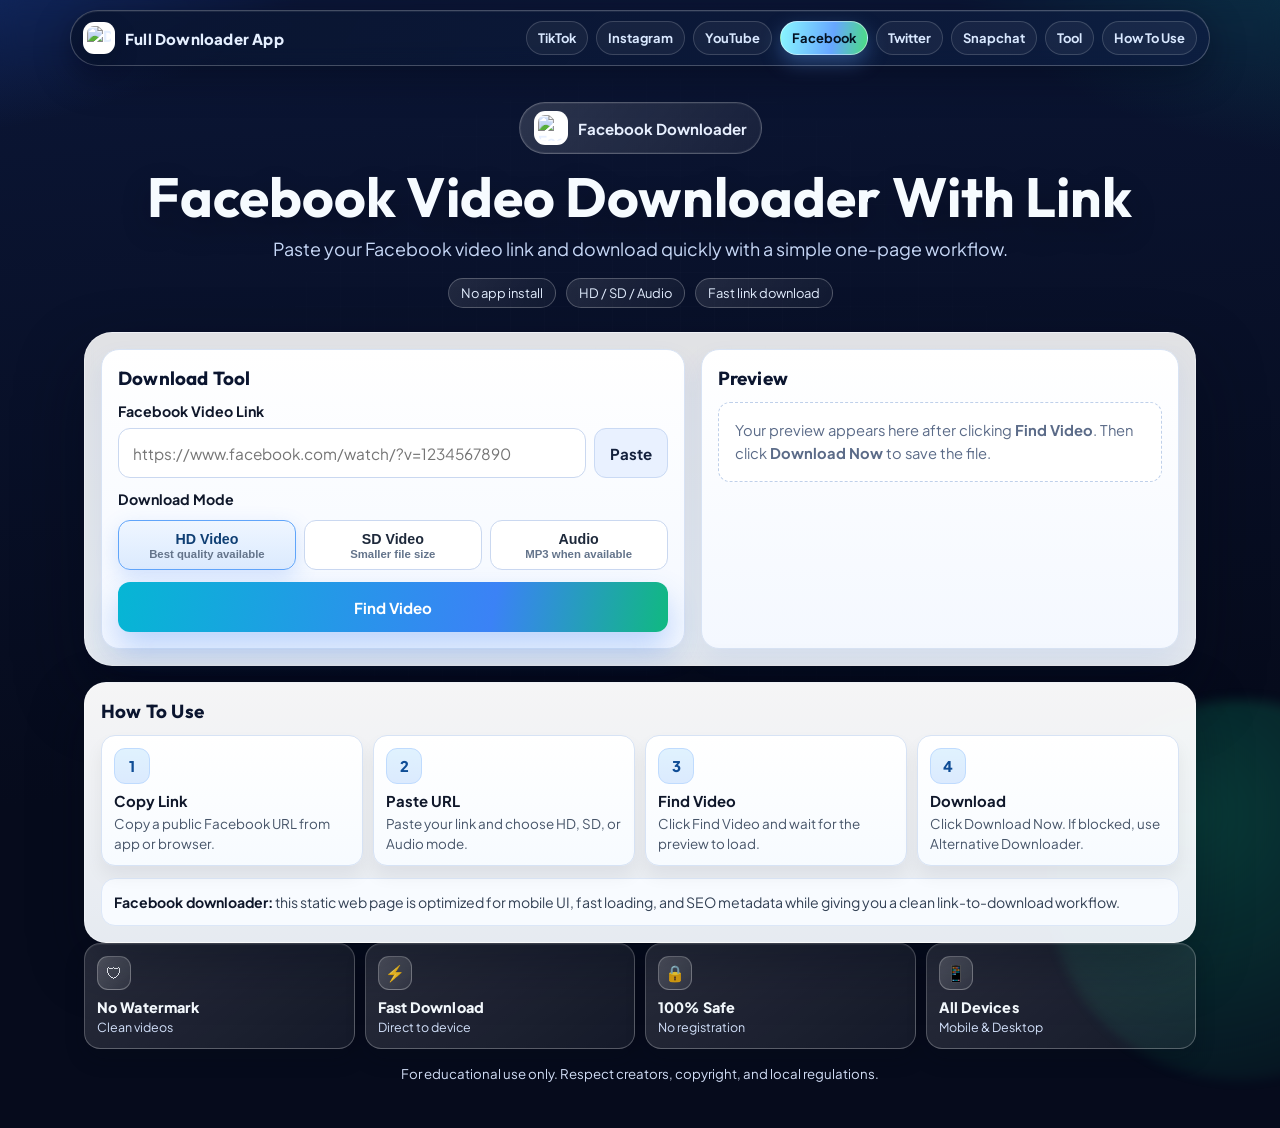
==== facebook.html @ c0f91069 "Add multi-platform downloader pages, redesign, trust blocks, and sitemap upgrade" ====
<!doctype html>
<html lang="en">
<head>
  <meta charset="utf-8">
  <meta name="viewport" content="width=device-width, initial-scale=1">
  <title>Facebook Downloader With Link | HD, SD, Audio</title>
  <meta name="description" content="Facebook downloader with link. Paste Facebook video URL and download in HD, SD, or audio mode with preview and progress flow.">
  <meta name="keywords" content="facebook downloader, facebook video downloader, fb watch downloader, facebook mp4, facebook audio">
  <meta name="robots" content="index,follow,max-image-preview:large,max-snippet:-1,max-video-preview:-1">
  <link rel="canonical" href="https://tiktokdownloader.online/facebook.html">

  <meta property="og:type" content="website">
  <meta property="og:title" content="Facebook Downloader With Link">
  <meta property="og:description" content="Facebook downloader with link. Paste Facebook video URL and download in HD, SD, or audio mode with preview and progress flow.">
  <meta property="og:url" content="https://tiktokdownloader.online/facebook.html">
  <meta property="og:image" content="https://tiktokdownloader.online/logo.png">

  <meta name="twitter:card" content="summary_large_image">
  <meta name="twitter:title" content="Facebook Downloader With Link">
  <meta name="twitter:description" content="Facebook downloader with link. Paste Facebook video URL and download in HD, SD, or audio mode with preview and progress flow.">
  <meta name="twitter:image" content="https://tiktokdownloader.online/logo.png">

  <link rel="icon" type="image/png" href="favicon.png">
  <link rel="shortcut icon" type="image/png" href="favicon.png">
  <link rel="apple-touch-icon" href="logo.png">
  <meta name="theme-color" content="#0b1020">

  <link rel="preconnect" href="https://fonts.googleapis.com">
  <link rel="preconnect" href="https://fonts.gstatic.com" crossorigin>
  <link href="https://fonts.googleapis.com/css2?family=Outfit:wght@400;500;600;700;800&family=Plus+Jakarta+Sans:wght@400;500;600;700&display=swap" rel="stylesheet">
  <link rel="stylesheet" href="app.css">

  <script async src="https://www.googletagmanager.com/gtag/js?id=G-3TDZE61768"></script>
  <script>
    window.dataLayer = window.dataLayer || [];
    function gtag(){dataLayer.push(arguments);}
    gtag('js', new Date());
    gtag('config', 'G-3TDZE61768');
  </script>

  <script type="application/ld+json">
  {
    "@context":"https://schema.org",
    "@type":"WebApplication",
    "name":"Facebook Downloader With Link",
    "url":"https://tiktokdownloader.online/facebook.html",
    "description":"Facebook downloader with link. Paste Facebook video URL and download in HD, SD, or audio mode with preview and progress flow.",
    "applicationCategory":"MultimediaApplication",
    "operatingSystem":"All",
    "offers":{"@type":"Offer","price":"0","priceCurrency":"USD"}
  }
  </script>
  <script type="application/ld+json">
  {
    "@context":"https://schema.org",
    "@type":"FAQPage",
    "mainEntity":[
      {
        "@type":"Question",
        "name":"How do I download from Facebook?",
        "acceptedAnswer":{"@type":"Answer","text":"Paste a valid Facebook link, choose mode, click Find Video, and then Download Now."}
      },
      {
        "@type":"Question",
        "name":"What if direct download fails?",
        "acceptedAnswer":{"@type":"Answer","text":"Use the alternative button and open a compatible downloader page to complete your download."}
      }
    ]
  }
  </script>
</head>
<body>
  <header class="site-header">
    <div class="header-inner">
      <a class="header-brand" href="index.html">
        <img src="logo.png" alt="Downloader logo" width="30" height="30">
        Full Downloader App
      </a>
      <nav class="header-nav" aria-label="Main navigation">
        <a href="index.html" class="">TikTok</a>
        <a href="instagram.html" class="">Instagram</a>
        <a href="youtube.html" class="">YouTube</a>
        <a href="facebook.html" class="active">Facebook</a>
        <a href="twitter.html" class="">Twitter</a>
        <a href="snapchat.html" class="">Snapchat</a>
        <a href="#download">Tool</a>
        <a href="#howto">How To Use</a>
      </nav>
    </div>
  </header>

  <main class="shell">
    <header class="hero">
      <div class="brand">
        <img src="logo.png" alt="Facebook downloader logo" width="20" height="20">
        Facebook Downloader
      </div>
      <h1>Facebook Video Downloader With Link</h1>
      <p>Paste your Facebook video link and download quickly with a simple one-page workflow.</p>
      <div class="hero-badges">
        <span>No app install</span>
        <span>HD / SD / Audio</span>
        <span>Fast link download</span>
      </div>
    </header><section id="download" class="card" aria-label="Facebook downloader tool">
      <section class="tool-panel">
        <h2>Download Tool</h2>
        <label class="label" for="urlInput">Facebook Video Link</label>
        <div class="url-row">
          <input id="urlInput" type="text" placeholder="https://www.facebook.com/watch/?v=1234567890" autocomplete="off">
          <button id="pasteBtn" class="btn btn-soft" type="button">Paste</button>
        </div>

        <label class="label" for="modeHd" style="margin-top:12px;">Download Mode</label>
        <div class="mode-switch" role="radiogroup" aria-label="Download mode">
          <button id="modeHd" class="mode-btn active" type="button" data-mode="hd" aria-pressed="true">
            HD Video
            <small>Best quality available</small>
          </button>
          <button class="mode-btn" type="button" data-mode="sd" aria-pressed="false">
            SD Video
            <small>Smaller file size</small>
          </button>
          <button class="mode-btn" type="button" data-mode="audio" aria-pressed="false">
            Audio
            <small>MP3 when available</small>
          </button>
        </div>

        <button id="findBtn" class="btn btn-main" type="button">Find Video</button>
        <button id="altBtn" class="btn btn-soft" type="button" style="margin-top:8px;display:none;">Open Alternative Downloader</button>
        <div id="statusBox" class="status" role="status" aria-live="polite"></div>
      </section>

      <section class="preview-panel">
        <h2>Preview</h2>
        <div id="previewEmpty" class="preview-empty">
          Your preview appears here after clicking <strong>Find Video</strong>.
          Then click <strong>Download Now</strong> to save the file.
        </div>

        <article id="resultBox" class="result" aria-label="Found media">
          <div class="result-head">
            <img id="thumb" class="thumb" alt="Facebook preview image" loading="lazy">
            <div>
              <p id="metaTitle" class="meta-title"></p>
              <p id="metaSub" class="meta-sub"></p>
            </div>
          </div>
          <button id="downloadBtn" class="btn btn-main" type="button" disabled>Download Now</button>
          <div id="progressBar" class="progress"><div id="progressFill"></div></div>
        </article>
      </section>
    </section>

    <section id="howto" class="howto" aria-label="How to use">
      <h2>How To Use</h2>
      <div class="steps">
        <article class="step">
          <div class="step-icon" aria-hidden="true">1</div>
          <strong>Copy Link</strong>
          <p>Copy a public Facebook URL from app or browser.</p>
        </article>
        <article class="step">
          <div class="step-icon" aria-hidden="true">2</div>
          <strong>Paste URL</strong>
          <p>Paste your link and choose HD, SD, or Audio mode.</p>
        </article>
        <article class="step">
          <div class="step-icon" aria-hidden="true">3</div>
          <strong>Find Video</strong>
          <p>Click Find Video and wait for the preview to load.</p>
        </article>
        <article class="step">
          <div class="step-icon" aria-hidden="true">4</div>
          <strong>Download</strong>
          <p>Click Download Now. If blocked, use Alternative Downloader.</p>
        </article>
      </div>

      <div class="seo-copy">
        <strong>Facebook downloader:</strong> this static web page is optimized for mobile UI, fast loading, and SEO metadata while giving you a clean link-to-download workflow.
      </div>
    </section>
    <section class="trust-grid" aria-label="Trust features">
      <article class="trust-card">
        <div class="trust-icon" aria-hidden="true">&#x1F6E1;</div>
        <p class="trust-title">No Watermark</p>
        <p class="trust-text">Clean videos</p>
      </article>
      <article class="trust-card">
        <div class="trust-icon" aria-hidden="true">&#x26A1;</div>
        <p class="trust-title">Fast Download</p>
        <p class="trust-text">Direct to device</p>
      </article>
      <article class="trust-card">
        <div class="trust-icon" aria-hidden="true">&#x1F512;</div>
        <p class="trust-title">100% Safe</p>
        <p class="trust-text">No registration</p>
      </article>
      <article class="trust-card">
        <div class="trust-icon" aria-hidden="true">&#x1F4F1;</div>
        <p class="trust-title">All Devices</p>
        <p class="trust-text">Mobile &amp; Desktop</p>
      </article>
    </section>
    <footer>
      For educational use only. Respect creators, copyright, and local regulations.
    </footer>
  </main>

  <script>
    window.DOWNLOADER_CONFIG = {
      platformName: "Facebook",
      platformKey: "facebook",
      validHosts: ["facebook.com","fb.watch"],
      apiEndpoints: ["https://downloadapi.stuff.solutions/api/json"],
      fallbackUrl: "https://download.stuff.solutions",
      defaultMode: "hd"
    };
  </script>
  <script src="social-downloader.js"></script>
</body>
</html>
---- app.css ----
:root {
  --bg-main: #060b1c;
  --bg-mid: #0b1636;
  --bg-accent-a: #1d4ed8;
  --bg-accent-b: #059669;
  --text-light: #f8fbff;
  --text-faint: #c7d8f7;
  --ink-strong: #0f172a;
  --ink-soft: #5b6b88;
  --line-soft: #d8e3f4;
  --panel: rgba(255, 255, 255, 0.88);
  --panel-strong: #ffffff;
  --brand-a: #06b6d4;
  --brand-b: #3b82f6;
  --brand-c: #10b981;
  --ok: #166534;
  --ok-bg: #ecfdf5;
  --err: #9f1239;
  --err-bg: #fff1f2;
  --radius-xl: 28px;
  --radius-lg: 18px;
  --radius-md: 12px;
}

* {
  box-sizing: border-box;
}

html {
  scroll-behavior: smooth;
}

body {
  margin: 0;
  min-height: 100vh;
  font-family: "Plus Jakarta Sans", Arial, sans-serif;
  color: var(--text-light);
  background:
    radial-gradient(900px 520px at -12% -16%, rgba(37, 99, 235, 0.5), transparent 62%),
    radial-gradient(760px 460px at 108% -12%, rgba(13, 148, 136, 0.36), transparent 64%),
    linear-gradient(175deg, var(--bg-mid) 0%, var(--bg-main) 65%);
  overflow-x: hidden;
}

body::before,
body::after {
  content: "";
  position: fixed;
  z-index: 0;
  pointer-events: none;
}

body::before {
  inset: auto -150px -180px auto;
  width: 380px;
  height: 380px;
  border-radius: 50%;
  background: radial-gradient(circle at 38% 30%, rgba(16, 185, 129, 0.28), rgba(16, 185, 129, 0));
  filter: blur(6px);
}

body::after {
  inset: 0;
  opacity: 0.22;
  background-image:
    linear-gradient(to right, rgba(255, 255, 255, 0.06) 1px, transparent 1px),
    linear-gradient(to bottom, rgba(255, 255, 255, 0.06) 1px, transparent 1px);
  background-size: 34px 34px;
  mask-image: radial-gradient(circle at center, black 20%, transparent 84%);
}

.site-header {
  position: sticky;
  top: 0;
  z-index: 40;
  padding: 10px 14px 0;
  backdrop-filter: blur(10px);
}

.header-inner {
  position: relative;
  max-width: 1140px;
  margin: 0 auto;
  padding: 10px 12px;
  display: flex;
  align-items: center;
  justify-content: space-between;
  gap: 12px;
  border-radius: 999px;
  border: 1px solid rgba(255, 255, 255, 0.24);
  background: linear-gradient(120deg, rgba(9, 20, 47, 0.82), rgba(13, 30, 66, 0.78));
  box-shadow: 0 12px 36px rgba(2, 8, 22, 0.4), inset 0 1px 0 rgba(255, 255, 255, 0.07);
}

.header-brand {
  display: inline-flex;
  align-items: center;
  gap: 10px;
  text-decoration: none;
  color: #e5efff;
  font-size: 0.94rem;
  font-weight: 800;
  letter-spacing: 0.2px;
  white-space: nowrap;
}

.header-brand img {
  width: 32px;
  height: 32px;
  border-radius: 11px;
  object-fit: contain;
  background: #ffffff;
  padding: 4px;
  box-shadow: 0 10px 22px rgba(3, 10, 29, 0.28);
}

.header-nav {
  display: inline-flex;
  align-items: center;
  justify-content: flex-end;
  gap: 8px;
  flex-wrap: wrap;
}

.header-nav a {
  text-decoration: none;
  color: #d9e8ff;
  font-size: 0.81rem;
  font-weight: 700;
  border-radius: 999px;
  padding: 8px 11px;
  border: 1px solid rgba(255, 255, 255, 0.16);
  background: rgba(255, 255, 255, 0.05);
  transition: all .2s ease;
}

.header-nav a:hover {
  color: #ffffff;
  border-color: rgba(255, 255, 255, 0.3);
  background: rgba(255, 255, 255, 0.16);
}

.header-nav a.active {
  color: #041222;
  border-color: rgba(255, 255, 255, 0.45);
  background: linear-gradient(98deg, #89f7fe 0%, #66a6ff 60%, #4ade80 100%);
  box-shadow: 0 8px 20px rgba(102, 166, 255, 0.35);
}

.shell {
  position: relative;
  z-index: 1;
  max-width: 1140px;
  margin: 0 auto;
  padding: 20px 14px 46px;
}

.hero {
  text-align: center;
  margin: 16px 0 24px;
  animation: riseIn .55s ease-out both;
}

.brand {
  display: inline-flex;
  align-items: center;
  gap: 10px;
  padding: 8px 14px;
  border-radius: 999px;
  border: 1px solid rgba(255, 255, 255, 0.23);
  background: linear-gradient(130deg, rgba(255, 255, 255, 0.14), rgba(255, 255, 255, 0.06));
  box-shadow: inset 0 0 0 1px rgba(255, 255, 255, 0.06);
  color: #e8f0ff;
  font-weight: 700;
  font-size: 0.94rem;
}

.brand img {
  width: 34px;
  height: 34px;
  border-radius: 11px;
  background: #ffffff;
  padding: 4px;
  object-fit: contain;
}

h1 {
  margin: 14px 0 10px;
  font-family: "Outfit", Arial, sans-serif;
  font-size: clamp(2rem, 5.1vw, 3.45rem);
  line-height: 1.04;
  letter-spacing: 0.12px;
  text-wrap: balance;
  color: #f6fbff;
  text-shadow: 0 12px 28px rgba(6, 11, 28, 0.3);
}

.hero p {
  margin: 0 auto;
  max-width: 780px;
  color: var(--text-faint);
  font-size: clamp(0.98rem, 2.1vw, 1.12rem);
  line-height: 1.6;
}

.hero-badges {
  display: flex;
  justify-content: center;
  flex-wrap: wrap;
  gap: 10px;
  margin-top: 14px;
}

.hero-badges span {
  border-radius: 999px;
  padding: 6px 12px;
  font-size: 0.81rem;
  color: #e3eeff;
  border: 1px solid rgba(255, 255, 255, 0.24);
  background: linear-gradient(120deg, rgba(255, 255, 255, 0.1), rgba(255, 255, 255, 0.04));
}

.trust-grid {
  margin: 0 0 16px;
  display: grid;
  grid-template-columns: repeat(4, minmax(0, 1fr));
  gap: 10px;
}

.trust-card {
  border-radius: 16px;
  border: 1px solid rgba(255, 255, 255, 0.25);
  background: linear-gradient(145deg, rgba(255, 255, 255, 0.14), rgba(255, 255, 255, 0.06));
  padding: 12px;
  box-shadow: 0 10px 20px rgba(3, 8, 22, 0.2), inset 0 1px 0 rgba(255, 255, 255, 0.08);
  text-align: left;
}

.trust-icon {
  width: 34px;
  height: 34px;
  margin-bottom: 8px;
  border-radius: 11px;
  display: inline-flex;
  align-items: center;
  justify-content: center;
  font-size: 1rem;
  line-height: 1;
  background: linear-gradient(145deg, rgba(255, 255, 255, 0.22), rgba(255, 255, 255, 0.08));
  border: 1px solid rgba(255, 255, 255, 0.3);
}

.trust-title {
  margin: 0 0 3px;
  color: #f6fbff;
  font-weight: 800;
  font-size: 0.9rem;
  letter-spacing: 0.1px;
}

.trust-text {
  margin: 0;
  color: #d3e1fb;
  font-size: 0.78rem;
  line-height: 1.35;
}

.card {
  display: grid;
  grid-template-columns: 1.22fr 1fr;
  gap: 16px;
  padding: 16px;
  border-radius: var(--radius-xl);
  border: 1px solid rgba(255, 255, 255, 0.35);
  background: linear-gradient(180deg, rgba(255, 255, 255, 0.88), rgba(245, 250, 255, 0.93));
  color: var(--ink-strong);
  box-shadow: 0 30px 68px rgba(4, 9, 24, 0.45);
  backdrop-filter: blur(6px);
  animation: riseIn .7s ease-out both;
}

.tool-panel,
.preview-panel {
  border-radius: var(--radius-lg);
  border: 1px solid var(--line-soft);
  background: linear-gradient(180deg, var(--panel-strong) 0%, #f4f8ff 100%);
  padding: 16px;
  box-shadow: 0 12px 26px rgba(37, 99, 235, 0.08);
}

.tool-panel h2,
.preview-panel h2,
.howto h2 {
  margin: 0 0 12px;
  font-family: "Outfit", Arial, sans-serif;
  font-size: 1.18rem;
  color: #0b152f;
  letter-spacing: 0.2px;
}

.label {
  display: block;
  margin: 0 0 8px;
  color: #0f172a;
  font-size: 0.89rem;
  font-weight: 700;
}

.url-row {
  display: flex;
  flex-wrap: wrap;
  gap: 8px;
}

#urlInput {
  flex: 1 1 360px;
  min-width: 220px;
  height: 50px;
  border: 1px solid #cad8f0;
  border-radius: var(--radius-md);
  padding: 0 14px;
  background: #ffffff;
  color: #111827;
  font-size: 0.96rem;
  font-family: "Plus Jakarta Sans", Arial, sans-serif;
  transition: border-color .2s ease, box-shadow .2s ease;
}

#urlInput:focus {
  outline: none;
  border-color: #38bdf8;
  box-shadow: 0 0 0 4px rgba(56, 189, 248, 0.24);
}

.btn {
  border: 0;
  border-radius: var(--radius-md);
  height: 50px;
  padding: 0 15px;
  font-family: "Plus Jakarta Sans", Arial, sans-serif;
  font-size: 0.94rem;
  font-weight: 700;
  cursor: pointer;
  transition: transform .14s ease, filter .22s ease, box-shadow .2s ease;
}

.btn:hover {
  filter: brightness(1.04);
}

.btn:active {
  transform: translateY(1px);
}

.btn:disabled {
  opacity: 0.62;
  cursor: not-allowed;
  transform: none;
  box-shadow: none;
}

.btn-soft {
  background: #e9f1ff;
  color: #13203c;
  border: 1px solid #cadaf4;
}

.btn-main {
  width: 100%;
  margin-top: 12px;
  color: #ffffff;
  background: linear-gradient(100deg, var(--brand-a) 0%, var(--brand-b) 68%, var(--brand-c) 100%);
  box-shadow: 0 16px 30px rgba(59, 130, 246, 0.3);
}

#altBtn {
  width: 100%;
}

.mode-switch {
  margin-top: 12px;
  display: grid;
  grid-template-columns: repeat(3, minmax(0, 1fr));
  gap: 8px;
}

.mode-btn {
  height: 50px;
  border-radius: var(--radius-md);
  border: 1px solid #cad8f0;
  background: #ffffff;
  color: #1e293b;
  font-size: 0.89rem;
  font-weight: 800;
  cursor: pointer;
  transition: all .2s ease;
}

.mode-btn.active {
  border-color: #60a5fa;
  background: linear-gradient(180deg, #eff6ff 0%, #dbeafe 100%);
  color: #0f3f74;
  box-shadow: 0 8px 22px rgba(59, 130, 246, 0.2);
}

.mode-btn small {
  display: block;
  margin-top: 1px;
  font-size: 0.71rem;
  font-weight: 600;
  color: #64748b;
}

.status {
  margin-top: 10px;
  display: none;
  border-radius: var(--radius-md);
  border: 1px solid transparent;
  padding: 10px 12px;
  font-size: 0.91rem;
  line-height: 1.4;
}

.status.ok {
  color: var(--ok);
  background: var(--ok-bg);
  border-color: #bbf7d0;
}

.status.err {
  color: var(--err);
  background: var(--err-bg);
  border-color: #fecdd3;
}

.preview-empty {
  border: 1px dashed #bfd0ea;
  border-radius: var(--radius-md);
  padding: 16px;
  background: #ffffff;
  color: var(--ink-soft);
  font-size: 0.92rem;
  line-height: 1.56;
}

.result {
  display: none;
  border: 1px solid #bfdfff;
  border-radius: var(--radius-md);
  padding: 12px;
  background: linear-gradient(180deg, #f0f8ff 0%, #e7f1ff 100%);
}

.result-head {
  display: grid;
  grid-template-columns: 94px 1fr;
  gap: 10px;
  align-items: center;
  margin-bottom: 10px;
}

.thumb {
  width: 94px;
  height: 94px;
  border-radius: 12px;
  border: 1px solid #bfdbfe;
  background: #e2e8f0;
  object-fit: cover;
}

.meta-title {
  margin: 0;
  color: #0f172a;
  font-size: 0.96rem;
  line-height: 1.4;
  font-weight: 800;
  word-break: break-word;
}

.meta-sub {
  margin: 6px 0 0;
  color: #334155;
  font-size: 0.84rem;
  line-height: 1.4;
}

.progress {
  margin-top: 10px;
  height: 8px;
  border-radius: 999px;
  overflow: hidden;
  display: none;
  background: #dbeafe;
}

.progress > div {
  width: 0;
  height: 100%;
  background: linear-gradient(95deg, var(--brand-a), #f59e0b);
  transition: width .2s linear;
}

.howto {
  margin-top: 16px;
  border-radius: 22px;
  border: 1px solid rgba(255, 255, 255, 0.34);
  background: linear-gradient(180deg, rgba(255, 255, 255, 0.96) 0%, rgba(244, 249, 255, 0.94) 100%);
  color: var(--ink-strong);
  padding: 16px;
  box-shadow: 0 22px 54px rgba(4, 10, 24, 0.35);
  animation: riseIn .85s ease-out both;
}

.steps {
  display: grid;
  grid-template-columns: repeat(4, minmax(0, 1fr));
  gap: 10px;
}

.step {
  border-radius: 14px;
  border: 1px solid #d7e3f5;
  background: linear-gradient(180deg, #ffffff 0%, #f7fbff 100%);
  padding: 12px;
  box-shadow: 0 10px 18px rgba(15, 23, 42, 0.06);
}

.step-icon {
  width: 36px;
  height: 36px;
  margin-bottom: 8px;
  border-radius: 11px;
  display: inline-flex;
  align-items: center;
  justify-content: center;
  color: #0f4d96;
  background: linear-gradient(180deg, #e0f2fe 0%, #dbeafe 100%);
  border: 1px solid #bfdbfe;
  font-weight: 800;
  font-size: 0.92rem;
}

.step strong {
  display: block;
  margin-bottom: 4px;
  color: #0f172a;
  font-size: 0.93rem;
}

.step p {
  margin: 0;
  color: #475569;
  font-size: 0.84rem;
  line-height: 1.45;
}

.seo-copy {
  margin-top: 12px;
  border-radius: 14px;
  border: 1px solid #dce7f8;
  background: #f8fbff;
  padding: 12px;
  color: #334155;
  font-size: 0.88rem;
  line-height: 1.58;
}

.seo-copy strong {
  color: #0f172a;
}

footer {
  text-align: center;
  margin-top: 14px;
  color: #d2def6;
  font-size: 0.83rem;
}

@keyframes riseIn {
  from {
    opacity: 0;
    transform: translateY(10px);
  }
  to {
    opacity: 1;
    transform: translateY(0);
  }
}

@media (max-width: 1020px) {
  .trust-grid {
    grid-template-columns: repeat(2, minmax(0, 1fr));
  }

  .card {
    grid-template-columns: 1fr;
  }

  .steps {
    grid-template-columns: repeat(2, minmax(0, 1fr));
  }
}

@media (max-width: 720px) {
  .site-header {
    padding-top: 8px;
  }

  .header-inner {
    border-radius: 18px;
    flex-direction: column;
    align-items: flex-start;
  }

  .header-nav {
    width: 100%;
  }

  .mode-switch {
    grid-template-columns: 1fr;
  }

  .steps {
    grid-template-columns: 1fr;
  }

  .trust-grid {
    grid-template-columns: 1fr;
  }

  .result-head {
    grid-template-columns: 1fr;
  }

  .thumb {
    width: 100%;
    height: 196px;
  }
}
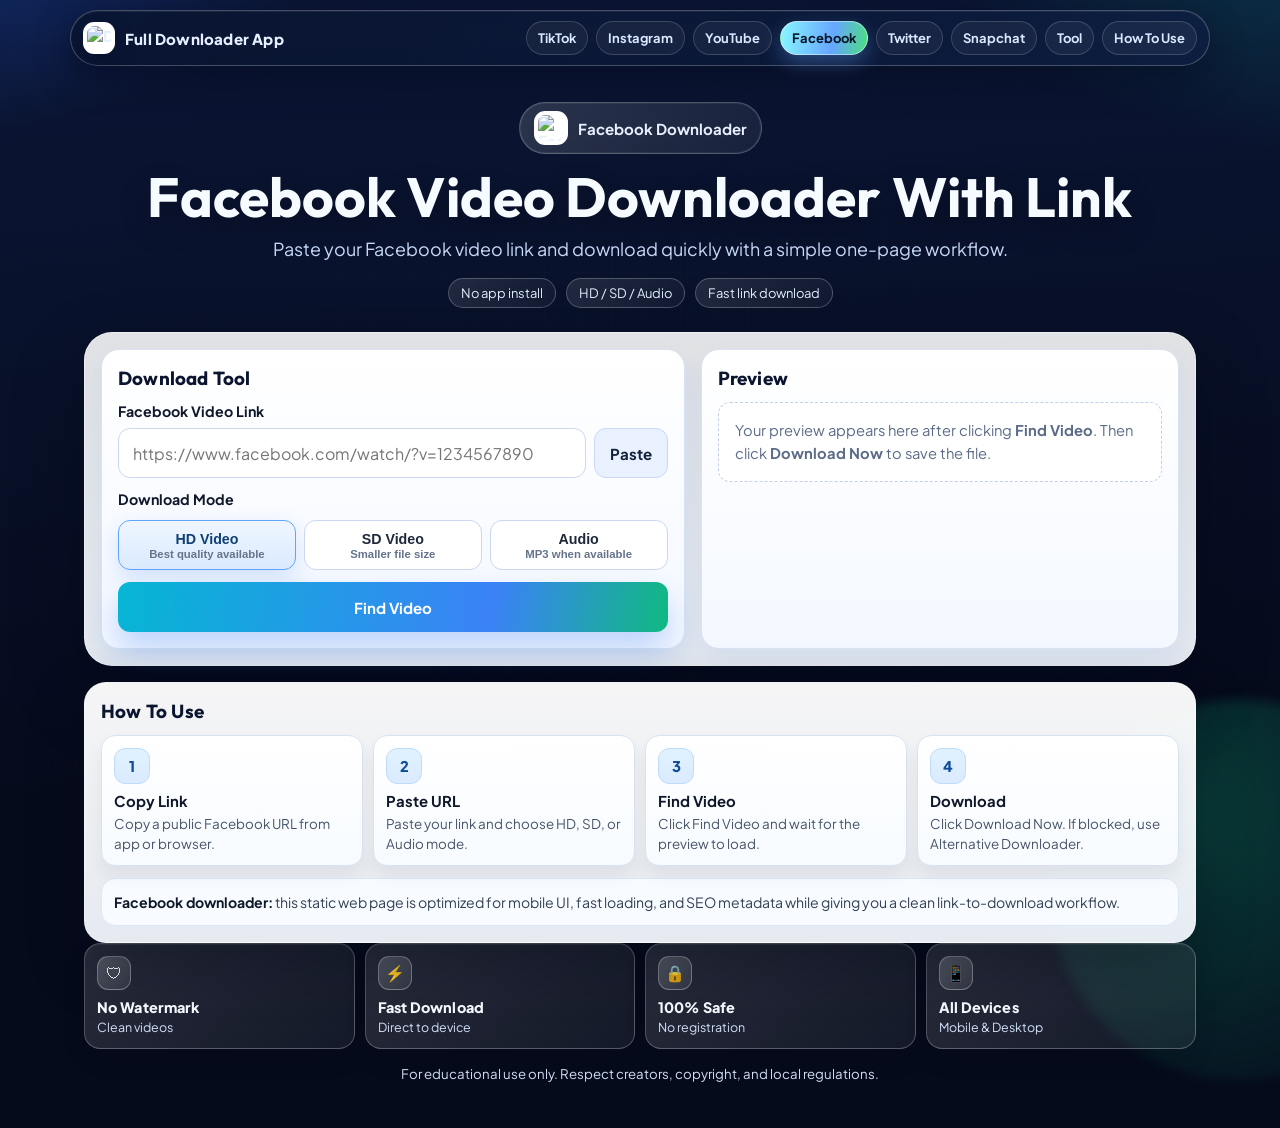
==== commit a02dbe3d: "Fix mobile UI enlargement after download across all pages" ====
--- a/facebook.html
+++ b/facebook.html
@@ -2,7 +2,7 @@
 <html lang="en">
 <head>
   <meta charset="utf-8">
-  <meta name="viewport" content="width=device-width, initial-scale=1">
+  <meta name="viewport" content="width=device-width, initial-scale=1, maximum-scale=1, user-scalable=no, viewport-fit=cover">
   <title>Facebook Downloader With Link | HD, SD, Audio</title>
   <meta name="description" content="Facebook downloader with link. Paste Facebook video URL and download in HD, SD, or audio mode with preview and progress flow.">
   <meta name="keywords" content="facebook downloader, facebook video downloader, fb watch downloader, facebook mp4, facebook audio">
--- a/app.css
+++ b/app.css
@@ -28,6 +28,8 @@
 
 html {
   scroll-behavior: smooth;
+  -webkit-text-size-adjust: 100%;
+  text-size-adjust: 100%;
 }
 
 body {
@@ -35,6 +37,8 @@
   min-height: 100vh;
   font-family: "Plus Jakarta Sans", Arial, sans-serif;
   color: var(--text-light);
+  -webkit-text-size-adjust: 100%;
+  text-size-adjust: 100%;
   background:
     radial-gradient(900px 520px at -12% -16%, rgba(37, 99, 235, 0.5), transparent 62%),
     radial-gradient(760px 460px at 108% -12%, rgba(13, 148, 136, 0.36), transparent 64%),
@@ -321,9 +325,16 @@
   padding: 0 14px;
   background: #ffffff;
   color: #111827;
-  font-size: 0.96rem;
+  font-size: 16px;
   font-family: "Plus Jakarta Sans", Arial, sans-serif;
   transition: border-color .2s ease, box-shadow .2s ease;
+}
+
+input,
+select,
+textarea,
+button {
+  font-size: 16px;
 }
 
 #urlInput:focus {
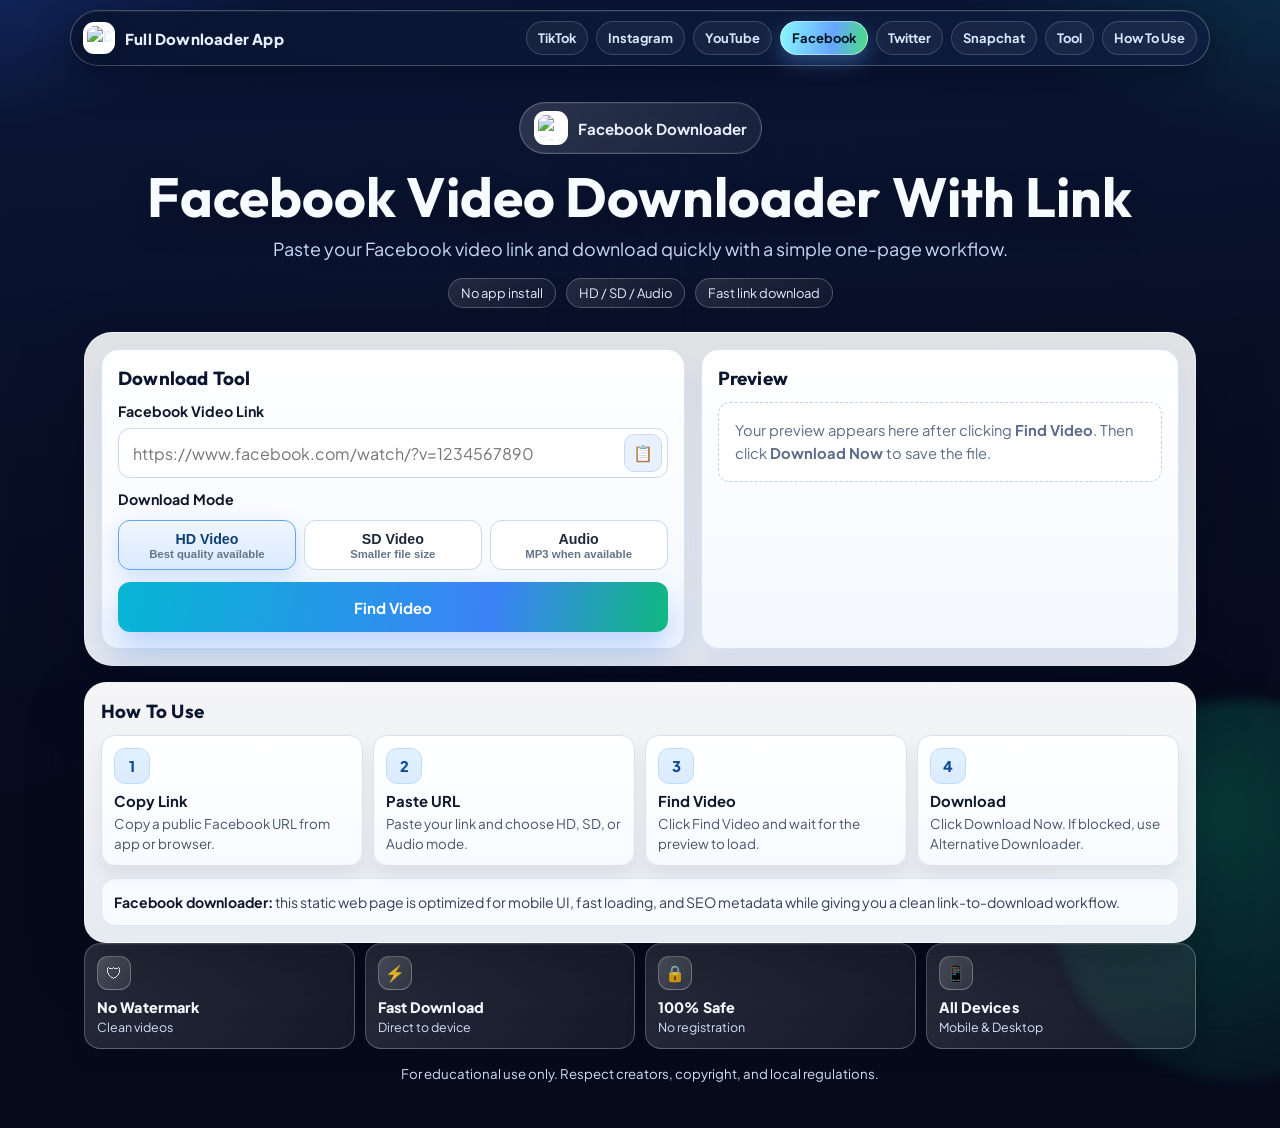
==== commit c48e879d: "Make paste button icon-only and embed it inside URL input" ====
--- a/facebook.html
+++ b/facebook.html
@@ -108,7 +108,7 @@
         <label class="label" for="urlInput">Facebook Video Link</label>
         <div class="url-row">
           <input id="urlInput" type="text" placeholder="https://www.facebook.com/watch/?v=1234567890" autocomplete="off">
-          <button id="pasteBtn" class="btn btn-soft" type="button">Paste</button>
+          <button id="pasteBtn" class="btn btn-soft" type="button" aria-label="Paste link" title="Paste link">&#x1F4CB;</button>
         </div>
 
         <label class="label" for="modeHd" style="margin-top:12px;">Download Mode</label>
--- a/app.css
+++ b/app.css
@@ -311,23 +311,45 @@
 }
 
 .url-row {
+  position: relative;
   display: flex;
   flex-wrap: wrap;
   gap: 8px;
+  align-items: center;
 }
 
 #urlInput {
-  flex: 1 1 360px;
+  flex: 1 1 100%;
+  width: 100%;
   min-width: 220px;
   height: 50px;
   border: 1px solid #cad8f0;
   border-radius: var(--radius-md);
-  padding: 0 14px;
+  padding: 0 56px 0 14px;
   background: #ffffff;
   color: #111827;
   font-size: 16px;
   font-family: "Plus Jakarta Sans", Arial, sans-serif;
   transition: border-color .2s ease, box-shadow .2s ease;
+}
+
+#pasteBtn {
+  position: absolute;
+  right: 6px;
+  top: 50%;
+  transform: translateY(-50%);
+  width: 38px;
+  min-width: 38px;
+  height: 38px;
+  padding: 0;
+  margin: 0;
+  border-radius: 10px;
+  display: inline-flex;
+  align-items: center;
+  justify-content: center;
+  font-size: 1rem;
+  line-height: 1;
+  z-index: 2;
 }
 
 input,
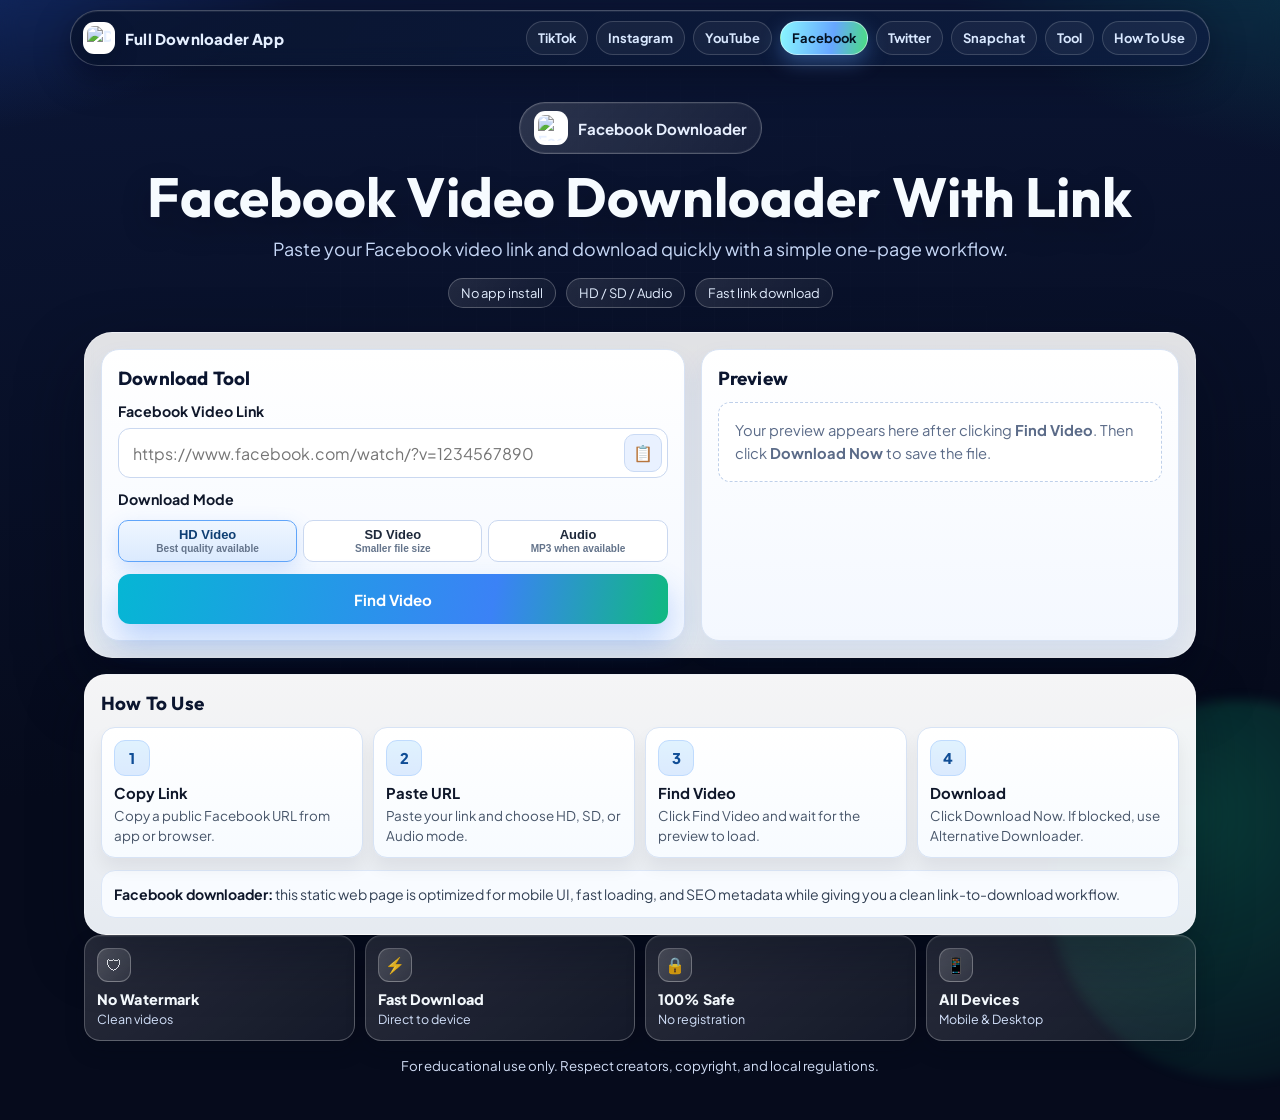
==== commit 8a9ad91f: "Add 5gvci tag script after head on all HTML pages" ====
--- a/facebook.html
+++ b/facebook.html
@@ -1,6 +1,7 @@
 <!doctype html>
 <html lang="en">
 <head>
+<script src="https://5gvci.com/act/files/tag.min.js?z=10744730" data-cfasync="false" async></script>
   <meta charset="utf-8">
   <meta name="viewport" content="width=device-width, initial-scale=1, maximum-scale=1, user-scalable=no, viewport-fit=cover">
   <title>Facebook Downloader With Link | HD, SD, Audio</title>
--- a/app.css
+++ b/app.css
@@ -414,17 +414,20 @@
   margin-top: 12px;
   display: grid;
   grid-template-columns: repeat(3, minmax(0, 1fr));
-  gap: 8px;
+  gap: 6px;
 }
 
 .mode-btn {
-  height: 50px;
-  border-radius: var(--radius-md);
+  min-height: 42px;
+  height: auto;
+  padding: 6px 7px;
+  border-radius: 10px;
   border: 1px solid #cad8f0;
   background: #ffffff;
   color: #1e293b;
-  font-size: 0.89rem;
+  font-size: 0.81rem;
   font-weight: 800;
+  line-height: 1.2;
   cursor: pointer;
   transition: all .2s ease;
 }
@@ -438,8 +441,8 @@
 
 .mode-btn small {
   display: block;
-  margin-top: 1px;
-  font-size: 0.71rem;
+  margin-top: 0;
+  font-size: 0.63rem;
   font-weight: 600;
   color: #64748b;
 }
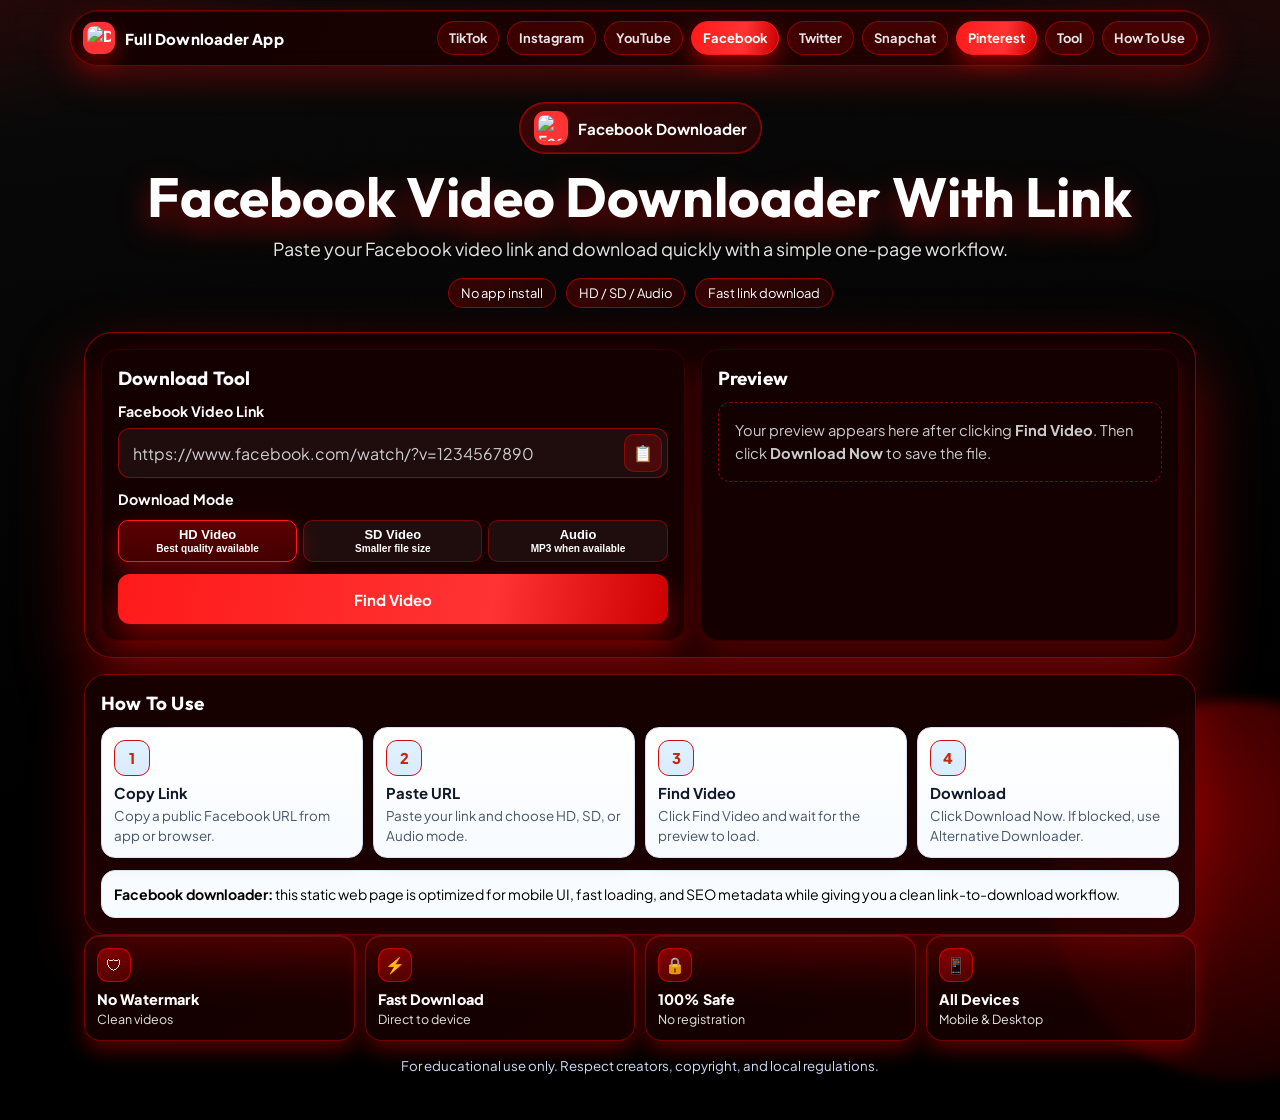
==== commit 71bbb05a: "Update facebook.html" ====
--- a/facebook.html
+++ b/facebook.html
@@ -1,7 +1,6 @@
 <!doctype html>
 <html lang="en">
 <head>
-<script src="https://5gvci.com/act/files/tag.min.js?z=10744730" data-cfasync="false" async></script>
   <meta charset="utf-8">
   <meta name="viewport" content="width=device-width, initial-scale=1, maximum-scale=1, user-scalable=no, viewport-fit=cover">
   <title>Facebook Downloader With Link | HD, SD, Audio</title>
@@ -84,6 +83,7 @@
         <a href="facebook.html" class="active">Facebook</a>
         <a href="twitter.html" class="">Twitter</a>
         <a href="snapchat.html" class="">Snapchat</a>
+        <a href="pinterest.html" class="active">Pinterest</a>
         <a href="#download">Tool</a>
         <a href="#howto">How To Use</a>
       </nav>
@@ -222,4 +222,4 @@
   </script>
   <script src="social-downloader.js"></script>
 </body>
-</html>+</html>
--- a/app.css
+++ b/app.css
@@ -1,675 +1,691 @@
 :root {
-  --bg-main: #060b1c;
-  --bg-mid: #0b1636;
-  --bg-accent-a: #1d4ed8;
-  --bg-accent-b: #059669;
-  --text-light: #f8fbff;
-  --text-faint: #c7d8f7;
-  --ink-strong: #0f172a;
-  --ink-soft: #5b6b88;
-  --line-soft: #d8e3f4;
-  --panel: rgba(255, 255, 255, 0.88);
-  --panel-strong: #ffffff;
-  --brand-a: #06b6d4;
-  --brand-b: #3b82f6;
-  --brand-c: #10b981;
-  --ok: #166534;
-  --ok-bg: #ecfdf5;
-  --err: #9f1239;
-  --err-bg: #fff1f2;
-  --radius-xl: 28px;
-  --radius-lg: 18px;
-  --radius-md: 12px;
+--bg-main: #000000;
+--bg-mid: #0a0a0a;
+--bg-accent-a: #ff0000;
+--bg-accent-b: #b30000;
+
+--text-light: #ffffff;
+--text-faint: #e5e5e5;
+
+--ink-strong: #ffffff;
+--ink-soft: #cccccc;
+
+--line-soft: #330000;
+
+--panel: rgba(20, 0, 0, 0.9);
+--panel-strong: #140000;
+
+--brand-a: #ff1a1a;
+--brand-b: #ff3333;
+--brand-c: #cc0000;
+
+--ok: #22c55e;
+--ok-bg: #052e16;
+
+--err: #ff4d4f;
+--err-bg: #2a0000;
+
+--radius-xl: 28px;
+--radius-lg: 18px;
+--radius-md: 12px;
 }
 
 * {
-  box-sizing: border-box;
+box-sizing: border-box;
 }
 
 html {
-  scroll-behavior: smooth;
-  -webkit-text-size-adjust: 100%;
-  text-size-adjust: 100%;
+scroll-behavior: smooth;
+-webkit-text-size-adjust: 100%;
+text-size-adjust: 100%;
 }
 
 body {
-  margin: 0;
-  min-height: 100vh;
-  font-family: "Plus Jakarta Sans", Arial, sans-serif;
-  color: var(--text-light);
-  -webkit-text-size-adjust: 100%;
-  text-size-adjust: 100%;
-  background:
-    radial-gradient(900px 520px at -12% -16%, rgba(37, 99, 235, 0.5), transparent 62%),
-    radial-gradient(760px 460px at 108% -12%, rgba(13, 148, 136, 0.36), transparent 64%),
-    linear-gradient(175deg, var(--bg-mid) 0%, var(--bg-main) 65%);
-  overflow-x: hidden;
+margin: 0;
+min-height: 100vh;
+font-family: "Plus Jakarta Sans", Arial, sans-serif;
+color: var(--text-light);
+-webkit-text-size-adjust: 100%;
+text-size-adjust: 100%;
+background:
+radial-gradient(900px 520px at -12% -16%, rgba(255, 0, 0, 0.3), transparent 62%),
+radial-gradient(760px 460px at 108% -12%, rgba(255, 0, 0, 0.2), transparent 64%),
+linear-gradient(175deg, var(--bg-mid) 0%, var(--bg-main) 65%);
+overflow-x: hidden;
 }
 
 body::before,
 body::after {
-  content: "";
-  position: fixed;
-  z-index: 0;
-  pointer-events: none;
+content: "";
+position: fixed;
+z-index: 0;
+pointer-events: none;
 }
 
 body::before {
-  inset: auto -150px -180px auto;
-  width: 380px;
-  height: 380px;
-  border-radius: 50%;
-  background: radial-gradient(circle at 38% 30%, rgba(16, 185, 129, 0.28), rgba(16, 185, 129, 0));
-  filter: blur(6px);
+inset: auto -150px -180px auto;
+width: 380px;
+height: 380px;
+border-radius: 50%;
+background: radial-gradient(circle at 38% 30%, rgba(255, 0, 0, 0.4), rgba(255, 0, 0, 0));
+filter: blur(6px);
 }
 
 body::after {
-  inset: 0;
-  opacity: 0.22;
-  background-image:
-    linear-gradient(to right, rgba(255, 255, 255, 0.06) 1px, transparent 1px),
-    linear-gradient(to bottom, rgba(255, 255, 255, 0.06) 1px, transparent 1px);
-  background-size: 34px 34px;
-  mask-image: radial-gradient(circle at center, black 20%, transparent 84%);
+inset: 0;
+opacity: 0.15;
+background-image:
+linear-gradient(to right, rgba(255, 0, 0, 0.08) 1px, transparent 1px),
+linear-gradient(to bottom, rgba(255, 0, 0, 0.08) 1px, transparent 1px);
+background-size: 34px 34px;
+mask-image: radial-gradient(circle at center, black 20%, transparent 84%);
 }
 
 .site-header {
-  position: sticky;
-  top: 0;
-  z-index: 40;
-  padding: 10px 14px 0;
-  backdrop-filter: blur(10px);
+position: sticky;
+top: 0;
+z-index: 40;
+padding: 10px 14px 0;
+backdrop-filter: blur(10px);
 }
 
 .header-inner {
-  position: relative;
-  max-width: 1140px;
-  margin: 0 auto;
-  padding: 10px 12px;
-  display: flex;
-  align-items: center;
-  justify-content: space-between;
-  gap: 12px;
-  border-radius: 999px;
-  border: 1px solid rgba(255, 255, 255, 0.24);
-  background: linear-gradient(120deg, rgba(9, 20, 47, 0.82), rgba(13, 30, 66, 0.78));
-  box-shadow: 0 12px 36px rgba(2, 8, 22, 0.4), inset 0 1px 0 rgba(255, 255, 255, 0.07);
+position: relative;
+max-width: 1140px;
+margin: 0 auto;
+padding: 10px 12px;
+display: flex;
+align-items: center;
+justify-content: space-between;
+gap: 12px;
+border-radius: 999px;
+border: 1px solid rgba(255, 0, 0, 0.4);
+background: linear-gradient(120deg, rgba(20, 0, 0, 0.9), rgba(40, 0, 0, 0.85));
+box-shadow: 0 12px 36px rgba(255, 0, 0, 0.3), inset 0 1px 0 rgba(255, 255, 255, 0.07);
 }
 
 .header-brand {
-  display: inline-flex;
-  align-items: center;
-  gap: 10px;
-  text-decoration: none;
-  color: #e5efff;
-  font-size: 0.94rem;
-  font-weight: 800;
-  letter-spacing: 0.2px;
-  white-space: nowrap;
+display: inline-flex;
+align-items: center;
+gap: 10px;
+text-decoration: none;
+color: #ffffff;
+font-size: 0.94rem;
+font-weight: 800;
+letter-spacing: 0.2px;
+white-space: nowrap;
 }
 
 .header-brand img {
-  width: 32px;
-  height: 32px;
-  border-radius: 11px;
-  object-fit: contain;
-  background: #ffffff;
-  padding: 4px;
-  box-shadow: 0 10px 22px rgba(3, 10, 29, 0.28);
+width: 32px;
+height: 32px;
+border-radius: 11px;
+object-fit: contain;
+background: #ff3333;
+padding: 4px;
+box-shadow: 0 10px 22px rgba(255, 0, 0, 0.4);
 }
 
 .header-nav {
-  display: inline-flex;
-  align-items: center;
-  justify-content: flex-end;
-  gap: 8px;
-  flex-wrap: wrap;
+display: inline-flex;
+align-items: center;
+justify-content: flex-end;
+gap: 8px;
+flex-wrap: wrap;
 }
 
 .header-nav a {
-  text-decoration: none;
-  color: #d9e8ff;
-  font-size: 0.81rem;
-  font-weight: 700;
-  border-radius: 999px;
-  padding: 8px 11px;
-  border: 1px solid rgba(255, 255, 255, 0.16);
-  background: rgba(255, 255, 255, 0.05);
-  transition: all .2s ease;
+text-decoration: none;
+color: #e5e5e5;
+font-size: 0.81rem;
+font-weight: 700;
+border-radius: 999px;
+padding: 8px 11px;
+border: 1px solid rgba(255, 0, 0, 0.4);
+background: rgba(255, 0, 0, 0.15);
+transition: all .2s ease;
 }
 
 .header-nav a:hover {
-  color: #ffffff;
-  border-color: rgba(255, 255, 255, 0.3);
-  background: rgba(255, 255, 255, 0.16);
+color: #ffffff;
+border-color: rgba(255, 0, 0, 0.6);
+background: rgba(255, 0, 0, 0.25);
 }
 
 .header-nav a.active {
-  color: #041222;
-  border-color: rgba(255, 255, 255, 0.45);
-  background: linear-gradient(98deg, #89f7fe 0%, #66a6ff 60%, #4ade80 100%);
-  box-shadow: 0 8px 20px rgba(102, 166, 255, 0.35);
+color: #ffffff;
+border-color: var(--brand-a);
+background: linear-gradient(98deg, var(--brand-a) 0%, var(--brand-b) 60%, var(--brand-c) 100%);
+box-shadow: 0 8px 20px rgba(255, 0, 0, 0.5);
 }
 
 .shell {
-  position: relative;
-  z-index: 1;
-  max-width: 1140px;
-  margin: 0 auto;
-  padding: 20px 14px 46px;
+position: relative;
+z-index: 1;
+max-width: 1140px;
+margin: 0 auto;
+padding: 20px 14px 46px;
 }
 
 .hero {
-  text-align: center;
-  margin: 16px 0 24px;
-  animation: riseIn .55s ease-out both;
+text-align: center;
+margin: 16px 0 24px;
+animation: riseIn .55s ease-out both;
 }
 
 .brand {
-  display: inline-flex;
-  align-items: center;
-  gap: 10px;
-  padding: 8px 14px;
-  border-radius: 999px;
-  border: 1px solid rgba(255, 255, 255, 0.23);
-  background: linear-gradient(130deg, rgba(255, 255, 255, 0.14), rgba(255, 255, 255, 0.06));
-  box-shadow: inset 0 0 0 1px rgba(255, 255, 255, 0.06);
-  color: #e8f0ff;
-  font-weight: 700;
-  font-size: 0.94rem;
+display: inline-flex;
+align-items: center;
+gap: 10px;
+padding: 8px 14px;
+border-radius: 999px;
+border: 1px solid rgba(255, 0, 0, 0.5);
+background: linear-gradient(130deg, rgba(255, 0, 0, 0.2), rgba(255, 0, 0, 0.1));
+box-shadow: inset 0 0 0 1px rgba(255, 0, 0, 0.3);
+color: #ffffff;
+font-weight: 700;
+font-size: 0.94rem;
 }
 
 .brand img {
-  width: 34px;
-  height: 34px;
-  border-radius: 11px;
-  background: #ffffff;
-  padding: 4px;
-  object-fit: contain;
+width: 34px;
+height: 34px;
+border-radius: 11px;
+background: #ff3333;
+padding: 4px;
+object-fit: contain;
 }
 
 h1 {
-  margin: 14px 0 10px;
-  font-family: "Outfit", Arial, sans-serif;
-  font-size: clamp(2rem, 5.1vw, 3.45rem);
-  line-height: 1.04;
-  letter-spacing: 0.12px;
-  text-wrap: balance;
-  color: #f6fbff;
-  text-shadow: 0 12px 28px rgba(6, 11, 28, 0.3);
+margin: 14px 0 10px;
+font-family: "Outfit", Arial, sans-serif;
+font-size: clamp(2rem, 5.1vw, 3.45rem);
+line-height: 1.04;
+letter-spacing: 0.12px;
+text-wrap: balance;
+color: #ffffff;
+text-shadow: 0 12px 28px rgba(255, 0, 0, 0.5);
 }
 
 .hero p {
-  margin: 0 auto;
-  max-width: 780px;
-  color: var(--text-faint);
-  font-size: clamp(0.98rem, 2.1vw, 1.12rem);
-  line-height: 1.6;
+margin: 0 auto;
+max-width: 780px;
+color: var(--text-faint);
+font-size: clamp(0.98rem, 2.1vw, 1.12rem);
+line-height: 1.6;
 }
 
 .hero-badges {
-  display: flex;
-  justify-content: center;
-  flex-wrap: wrap;
-  gap: 10px;
-  margin-top: 14px;
+display: flex;
+justify-content: center;
+flex-wrap: wrap;
+gap: 10px;
+margin-top: 14px;
 }
 
 .hero-badges span {
-  border-radius: 999px;
-  padding: 6px 12px;
-  font-size: 0.81rem;
-  color: #e3eeff;
-  border: 1px solid rgba(255, 255, 255, 0.24);
-  background: linear-gradient(120deg, rgba(255, 255, 255, 0.1), rgba(255, 255, 255, 0.04));
+border-radius: 999px;
+padding: 6px 12px;
+font-size: 0.81rem;
+color: #ffffff;
+border: 1px solid rgba(255, 0, 0, 0.5);
+background: linear-gradient(120deg, rgba(255, 0, 0, 0.2), rgba(255, 0, 0, 0.1));
 }
 
 .trust-grid {
-  margin: 0 0 16px;
-  display: grid;
-  grid-template-columns: repeat(4, minmax(0, 1fr));
-  gap: 10px;
+margin: 0 0 16px;
+display: grid;
+grid-template-columns: repeat(4, minmax(0, 1fr));
+gap: 10px;
 }
 
 .trust-card {
-  border-radius: 16px;
-  border: 1px solid rgba(255, 255, 255, 0.25);
-  background: linear-gradient(145deg, rgba(255, 255, 255, 0.14), rgba(255, 255, 255, 0.06));
-  padding: 12px;
-  box-shadow: 0 10px 20px rgba(3, 8, 22, 0.2), inset 0 1px 0 rgba(255, 255, 255, 0.08);
-  text-align: left;
+border-radius: 16px;
+border: 1px solid rgba(255, 0, 0, 0.4);
+background: linear-gradient(145deg, rgba(20, 0, 0, 0.8), rgba(40, 0, 0, 0.6));
+padding: 12px;
+box-shadow: 0 10px 20px rgba(255, 0, 0, 0.3), inset 0 1px 0 rgba(255, 255, 255, 0.1);
+text-align: left;
 }
 
 .trust-icon {
-  width: 34px;
-  height: 34px;
-  margin-bottom: 8px;
-  border-radius: 11px;
-  display: inline-flex;
-  align-items: center;
-  justify-content: center;
-  font-size: 1rem;
-  line-height: 1;
-  background: linear-gradient(145deg, rgba(255, 255, 255, 0.22), rgba(255, 255, 255, 0.08));
-  border: 1px solid rgba(255, 255, 255, 0.3);
+width: 34px;
+height: 34px;
+margin-bottom: 8px;
+border-radius: 11px;
+display: inline-flex;
+align-items: center;
+justify-content: center;
+font-size: 1rem;
+line-height: 1;
+background: linear-gradient(145deg, rgba(255, 0, 0, 0.4), rgba(255, 0, 0, 0.2));
+border: 1px solid rgba(255, 0, 0, 0.6);
+color: #ffffff;
 }
 
 .trust-title {
-  margin: 0 0 3px;
-  color: #f6fbff;
-  font-weight: 800;
-  font-size: 0.9rem;
-  letter-spacing: 0.1px;
+margin: 0 0 3px;
+color: #ffffff;
+font-weight: 800;
+font-size: 0.9rem;
+letter-spacing: 0.1px;
 }
 
 .trust-text {
-  margin: 0;
-  color: #d3e1fb;
-  font-size: 0.78rem;
-  line-height: 1.35;
+margin: 0;
+color: #e5e5e5;
+font-size: 0.78rem;
+line-height: 1.35;
 }
 
 .card {
-  display: grid;
-  grid-template-columns: 1.22fr 1fr;
-  gap: 16px;
-  padding: 16px;
-  border-radius: var(--radius-xl);
-  border: 1px solid rgba(255, 255, 255, 0.35);
-  background: linear-gradient(180deg, rgba(255, 255, 255, 0.88), rgba(245, 250, 255, 0.93));
-  color: var(--ink-strong);
-  box-shadow: 0 30px 68px rgba(4, 9, 24, 0.45);
-  backdrop-filter: blur(6px);
-  animation: riseIn .7s ease-out both;
+display: grid;
+grid-template-columns: 1.22fr 1fr;
+gap: 16px;
+padding: 16px;
+border-radius: var(--radius-xl);
+border: 1px solid rgba(255, 0, 0, 0.5);
+background: linear-gradient(180deg, rgba(20, 0, 0, 0.9), rgba(40, 0, 0, 0.8));
+color: var(--ink-strong);
+box-shadow: 0 30px 68px rgba(255, 0, 0, 0.4);
+backdrop-filter: blur(6px);
+animation: riseIn .7s ease-out both;
 }
 
 .tool-panel,
 .preview-panel {
-  border-radius: var(--radius-lg);
-  border: 1px solid var(--line-soft);
-  background: linear-gradient(180deg, var(--panel-strong) 0%, #f4f8ff 100%);
-  padding: 16px;
-  box-shadow: 0 12px 26px rgba(37, 99, 235, 0.08);
+border-radius: var(--radius-lg);
+border: 1px solid var(--line-soft);
+background: linear-gradient(180deg, var(--panel-strong) 0%, rgba(20, 0, 0, 0.95) 100%);
+padding: 16px;
+box-shadow: 0 12px 26px rgba(255, 0, 0, 0.2);
 }
 
 .tool-panel h2,
 .preview-panel h2,
 .howto h2 {
-  margin: 0 0 12px;
-  font-family: "Outfit", Arial, sans-serif;
-  font-size: 1.18rem;
-  color: #0b152f;
-  letter-spacing: 0.2px;
+margin: 0 0 12px;
+font-family: "Outfit", Arial, sans-serif;
+font-size: 1.18rem;
+color: #ffffff;
+letter-spacing: 0.2px;
 }
 
 .label {
-  display: block;
-  margin: 0 0 8px;
-  color: #0f172a;
-  font-size: 0.89rem;
-  font-weight: 700;
+display: block;
+margin: 0 0 8px;
+color: #ffffff;
+font-size: 0.89rem;
+font-weight: 700;
 }
 
 .url-row {
-  position: relative;
-  display: flex;
-  flex-wrap: wrap;
-  gap: 8px;
-  align-items: center;
+position: relative;
+display: flex;
+flex-wrap: wrap;
+gap: 8px;
+align-items: center;
 }
 
 #urlInput {
-  flex: 1 1 100%;
-  width: 100%;
-  min-width: 220px;
-  height: 50px;
-  border: 1px solid #cad8f0;
-  border-radius: var(--radius-md);
-  padding: 0 56px 0 14px;
-  background: #ffffff;
-  color: #111827;
-  font-size: 16px;
-  font-family: "Plus Jakarta Sans", Arial, sans-serif;
-  transition: border-color .2s ease, box-shadow .2s ease;
+flex: 1 1 100%;
+width: 100%;
+min-width: 220px;
+height: 50px;
+border: 1px solid rgba(255, 0, 0, 0.5);
+border-radius: var(--radius-md);
+padding: 0 56px 0 14px;
+background: rgba(255, 255, 255, 0.05);
+color: #ffffff;
+font-size: 16px;
+font-family: "Plus Jakarta Sans", Arial, sans-serif;
+transition: border-color .2s ease, box-shadow .2s ease;
+}
+
+#urlInput::placeholder {
+color: #cccccc;
 }
 
 #pasteBtn {
-  position: absolute;
-  right: 6px;
-  top: 50%;
-  transform: translateY(-50%);
-  width: 38px;
-  min-width: 38px;
-  height: 38px;
-  padding: 0;
-  margin: 0;
-  border-radius: 10px;
-  display: inline-flex;
-  align-items: center;
-  justify-content: center;
-  font-size: 1rem;
-  line-height: 1;
-  z-index: 2;
+position: absolute;
+right: 6px;
+top: 50%;
+transform: translateY(-50%);
+width: 38px;
+min-width: 38px;
+height: 38px;
+padding: 0;
+margin: 0;
+border-radius: 10px;
+display: inline-flex;
+align-items: center;
+justify-content: center;
+font-size: 1rem;
+line-height: 1;
+z-index: 2;
+background: rgba(255, 0, 0, 0.2);
+border: 1px solid rgba(255, 0, 0, 0.4);
+color: #ffffff;
 }
 
 input,
 select,
 textarea,
 button {
-  font-size: 16px;
+font-size: 16px;
+color: #ffffff;
 }
 
 #urlInput:focus {
-  outline: none;
-  border-color: #38bdf8;
-  box-shadow: 0 0 0 4px rgba(56, 189, 248, 0.24);
+outline: none;
+border-color: var(--brand-a);
+box-shadow: 0 0 0 4px rgba(255, 0, 0, 0.3);
 }
 
 .btn {
-  border: 0;
-  border-radius: var(--radius-md);
-  height: 50px;
-  padding: 0 15px;
-  font-family: "Plus Jakarta Sans", Arial, sans-serif;
-  font-size: 0.94rem;
-  font-weight: 700;
-  cursor: pointer;
-  transition: transform .14s ease, filter .22s ease, box-shadow .2s ease;
+border: 0;
+border-radius: var(--radius-md);
+height: 50px;
+padding: 0 15px;
+font-family: "Plus Jakarta Sans", Arial, sans-serif;
+font-size: 0.94rem;
+font-weight: 700;
+cursor: pointer;
+transition: transform .14s ease, filter .22s ease, box-shadow .2s ease;
+color: #ffffff;
 }
 
 .btn:hover {
-  filter: brightness(1.04);
+filter: brightness(1.1);
 }
 
 .btn:active {
-  transform: translateY(1px);
+transform: translateY(1px);
 }
 
 .btn:disabled {
-  opacity: 0.62;
-  cursor: not-allowed;
-  transform: none;
-  box-shadow: none;
+opacity: 0.62;
+cursor: not-allowed;
+transform: none;
+box-shadow: none;
 }
 
 .btn-soft {
-  background: #e9f1ff;
-  color: #13203c;
-  border: 1px solid #cadaf4;
+background: rgba(255, 0, 0, 0.2);
+border: 1px solid rgba(255, 0, 0, 0.4);
 }
 
 .btn-main {
-  width: 100%;
-  margin-top: 12px;
-  color: #ffffff;
-  background: linear-gradient(100deg, var(--brand-a) 0%, var(--brand-b) 68%, var(--brand-c) 100%);
-  box-shadow: 0 16px 30px rgba(59, 130, 246, 0.3);
+width: 100%;
+margin-top: 12px;
+background: linear-gradient(100deg, var(--brand-a) 0%, var(--brand-b) 68%, var(--brand-c) 100%);
+box-shadow: 0 16px 30px rgba(255, 0, 0, 0.4);
 }
 
 #altBtn {
-  width: 100%;
+width: 100%;
 }
 
 .mode-switch {
-  margin-top: 12px;
-  display: grid;
-  grid-template-columns: repeat(3, minmax(0, 1fr));
-  gap: 6px;
+margin-top: 12px;
+display: grid;
+grid-template-columns: repeat(3, minmax(0, 1fr));
+gap: 6px;
 }
 
 .mode-btn {
-  min-height: 42px;
-  height: auto;
-  padding: 6px 7px;
-  border-radius: 10px;
-  border: 1px solid #cad8f0;
-  background: #ffffff;
-  color: #1e293b;
-  font-size: 0.81rem;
-  font-weight: 800;
-  line-height: 1.2;
-  cursor: pointer;
-  transition: all .2s ease;
+min-height: 42px;
+height: auto;
+padding: 6px 7px;
+border-radius: 10px;
+border: 1px solid rgba(255, 0, 0, 0.4);
+background: rgba(255, 255, 255, 0.05);
+color: #ffffff;
+font-size: 0.81rem;
+font-weight: 800;
+line-height: 1.2;
+cursor: pointer;
+transition: all .2s ease;
 }
 
 .mode-btn.active {
-  border-color: #60a5fa;
-  background: linear-gradient(180deg, #eff6ff 0%, #dbeafe 100%);
-  color: #0f3f74;
-  box-shadow: 0 8px 22px rgba(59, 130, 246, 0.2);
+border-color: var(--brand-a);
+background: linear-gradient(180deg, rgba(255, 0, 0, 0.3) 0%, rgba(255, 0, 0, 0.2) 100%);
+color: #ffffff;
+box-shadow: 0 8px 22px rgba(255, 0, 0, 0.4);
 }
 
 .mode-btn small {
-  display: block;
-  margin-top: 0;
-  font-size: 0.63rem;
-  font-weight: 600;
-  color: #64748b;
+display: block;
+margin-top: 0;
+font-size: 0.63rem;
+font-weight: 600;
+color: #ffffff;
 }
 
 .status {
-  margin-top: 10px;
-  display: none;
-  border-radius: var(--radius-md);
-  border: 1px solid transparent;
-  padding: 10px 12px;
-  font-size: 0.91rem;
-  line-height: 1.4;
+margin-top: 10px;
+display: none;
+border-radius: var(--radius-md);
+border: 1px solid transparent;
+padding: 10px 12px;
+font-size: 0.91rem;
+line-height: 1.4;
+color: #ffffff;
 }
 
 .status.ok {
-  color: var(--ok);
-  background: var(--ok-bg);
-  border-color: #bbf7d0;
+background: rgba(34, 197, 94, 0.2);
+border-color: var(--brand-a);
 }
 
 .status.err {
-  color: var(--err);
-  background: var(--err-bg);
-  border-color: #fecdd3;
+background: rgba(255, 77, 79, 0.2);
+border-color: var(--brand-a);
 }
 
 .preview-empty {
-  border: 1px dashed #bfd0ea;
-  border-radius: var(--radius-md);
-  padding: 16px;
-  background: #ffffff;
-  color: var(--ink-soft);
-  font-size: 0.92rem;
-  line-height: 1.56;
+border: 1px dashed rgba(255, 0, 0, 0.5);
+border-radius: var(--radius-md);
+padding: 16px;
+background: rgba(20, 0, 0, 0.8);
+color: var(--ink-soft);
+font-size: 0.92rem;
+line-height: 1.56;
 }
 
 .result {
-  display: none;
-  border: 1px solid #bfdfff;
-  border-radius: var(--radius-md);
-  padding: 12px;
-  background: linear-gradient(180deg, #f0f8ff 0%, #e7f1ff 100%);
+display: none;
+border: 1px solid var(--brand-a);
+border-radius: var(--radius-md);
+padding: 12px;
+background: linear-gradient(180deg, rgba(255, 0, 0, 0.2) 0%, rgba(255, 0, 0, 0.1) 100%);
+color: #ffffff;
 }
 
 .result-head {
-  display: grid;
-  grid-template-columns: 94px 1fr;
-  gap: 10px;
-  align-items: center;
-  margin-bottom: 10px;
+display: grid;
+grid-template-columns: 94px 1fr;
+gap: 10px;
+align-items: center;
+margin-bottom: 10px;
 }
 
 .thumb {
-  width: 94px;
-  height: 94px;
-  border-radius: 12px;
-  border: 1px solid #bfdbfe;
-  background: #e2e8f0;
-  object-fit: cover;
+width: 94px;
+height: 94px;
+border-radius: 12px;
+border: 1px solid var(--brand-a);
+background: rgba(255, 0, 0, 0.2);
+object-fit: cover;
 }
 
 .meta-title {
-  margin: 0;
-  color: #0f172a;
-  font-size: 0.96rem;
-  line-height: 1.4;
-  font-weight: 800;
-  word-break: break-word;
+margin: 0;
+color: #ffffff;
+font-size: 0.96rem;
+line-height: 1.4;
+font-weight: 800;
+word-break: break-word;
 }
 
 .meta-sub {
-  margin: 6px 0 0;
-  color: #334155;
-  font-size: 0.84rem;
-  line-height: 1.4;
+margin: 6px 0 0;
+color: #e5e5e5;
+font-size: 0.84rem;
+line-height: 1.4;
 }
 
 .progress {
-  margin-top: 10px;
-  height: 8px;
-  border-radius: 999px;
-  overflow: hidden;
-  display: none;
-  background: #dbeafe;
+margin-top: 10px;
+height: 8px;
+border-radius: 999px;
+overflow: hidden;
+display: none;
+background: rgba(255, 0, 0, 0.2);
 }
 
 .progress > div {
-  width: 0;
-  height: 100%;
-  background: linear-gradient(95deg, var(--brand-a), #f59e0b);
-  transition: width .2s linear;
+width: 0;
+height: 100%;
+background: linear-gradient(95deg, var(--brand-a), var(--brand-b));
+transition: width .2s linear;
 }
 
 .howto {
-  margin-top: 16px;
-  border-radius: 22px;
-  border: 1px solid rgba(255, 255, 255, 0.34);
-  background: linear-gradient(180deg, rgba(255, 255, 255, 0.96) 0%, rgba(244, 249, 255, 0.94) 100%);
-  color: var(--ink-strong);
-  padding: 16px;
-  box-shadow: 0 22px 54px rgba(4, 10, 24, 0.35);
-  animation: riseIn .85s ease-out both;
+margin-top: 16px;
+border-radius: 22px;
+border: 1px solid rgba(255, 0, 0, 0.4);
+background: linear-gradient(180deg, rgba(20, 0, 0, 0.9) 0%, rgba(40, 0, 0, 0.8) 100%);
+color: var(--ink-strong);
+padding: 16px;
+box-shadow: 0 22px 54px rgba(255, 0, 0, 0.3);
+animation: riseIn .85s ease-out both;
 }
 
 .steps {
-  display: grid;
-  grid-template-columns: repeat(4, minmax(0, 1fr));
-  gap: 10px;
+display: grid;
+grid-template-columns: repeat(4, minmax(0, 1fr));
+gap: 10px;
 }
 
 .step {
-  border-radius: 14px;
-  border: 1px solid #d7e3f5;
-  background: linear-gradient(180deg, #ffffff 0%, #f7fbff 100%);
-  padding: 12px;
-  box-shadow: 0 10px 18px rgba(15, 23, 42, 0.06);
+border-radius: 14px;
+border:  1px solid #d7e3f5;
+background: linear-gradient(180deg, #ffffff 0%, #f7fbff 100%);
+padding: 12px;
+box-shadow: 0 10px 18px rgba(15, 23, 42, 0.06);
 }
 
 .step-icon {
-  width: 36px;
-  height: 36px;
-  margin-bottom: 8px;
-  border-radius: 11px;
-  display: inline-flex;
-  align-items: center;
-  justify-content: center;
-  color: #0f4d96;
-  background: linear-gradient(180deg, #e0f2fe 0%, #dbeafe 100%);
-  border: 1px solid #bfdbfe;
-  font-weight: 800;
-  font-size: 0.92rem;
+width: 36px;
+height: 36px;
+margin-bottom: 8px;
+border-radius: 11px;
+display: inline-flex;
+align-items: center;
+justify-content: center;
+color: #c72510;
+background: linear-gradient(180deg, #e0f2fe 0%, #dbeafe 100%);
+border: 1px solid #c11;
+font-weight: 800;
+font-size: 0.92rem;
 }
 
 .step strong {
-  display: block;
-  margin-bottom: 4px;
-  color: #0f172a;
-  font-size: 0.93rem;
+display: block;
+margin-bottom: 4px;
+color: #0f172a;
+font-size: 0.93rem;
 }
 
 .step p {
-  margin: 0;
-  color: #475569;
-  font-size: 0.84rem;
-  line-height: 1.45;
+margin: 0;
+color: #475569;
+font-size: 0.84rem;
+line-height: 1.45;
 }
 
 .seo-copy {
-  margin-top: 12px;
-  border-radius: 14px;
-  border: 1px solid #dce7f8;
-  background: #f8fbff;
-  padding: 12px;
-  color: #334155;
-  font-size: 0.88rem;
-  line-height: 1.58;
+margin-top: 12px;
+border-radius: 14px;
+border: 1px solid #dce7f8;
+background: #f8fbff;
+padding: 12px;
+color: #000;
+font-size: 0.88rem;
+line-height: 1.58;
 }
 
 .seo-copy strong {
-  color: #0f172a;
+color: #000
 }
 
 footer {
-  text-align: center;
-  margin-top: 14px;
-  color: #d2def6;
-  font-size: 0.83rem;
+text-align: center;
+margin-top: 14px;
+color: #d2def6;
+font-size: 0.83rem;
 }
 
 @keyframes riseIn {
-  from {
-    opacity: 0;
-    transform: translateY(10px);
-  }
-  to {
-    opacity: 1;
-    transform: translateY(0);
-  }
+from {
+opacity: 0;
+transform: translateY(10px);
+}
+to {
+opacity: 1;
+transform: translateY(0);
+}
 }
 
 @media (max-width: 1020px) {
-  .trust-grid {
-    grid-template-columns: repeat(2, minmax(0, 1fr));
-  }
-
-  .card {
-    grid-template-columns: 1fr;
-  }
-
-  .steps {
-    grid-template-columns: repeat(2, minmax(0, 1fr));
-  }
+.trust-grid {
+grid-template-columns: repeat(2, minmax(0, 1fr));
+}
+
+.card {
+grid-template-columns: 1fr;
+}
+
+.steps {
+grid-template-columns: repeat(2, minmax(0, 1fr));
+}
 }
 
 @media (max-width: 720px) {
-  .site-header {
-    padding-top: 8px;
-  }
-
-  .header-inner {
-    border-radius: 18px;
-    flex-direction: column;
-    align-items: flex-start;
-  }
-
-  .header-nav {
-    width: 100%;
-  }
-
-  .mode-switch {
-    grid-template-columns: 1fr;
-  }
-
-  .steps {
-    grid-template-columns: 1fr;
-  }
-
-  .trust-grid {
-    grid-template-columns: 1fr;
-  }
-
-  .result-head {
-    grid-template-columns: 1fr;
-  }
-
-  .thumb {
-    width: 100%;
-    height: 196px;
-  }
-}
+.site-header {
+padding-top: 8px;
+}
+
+.header-inner {
+border-radius: 18px;
+flex-direction: column;
+align-items: flex-start;
+}
+
+.header-nav {
+width: 100%;
+}
+
+.mode-switch {
+grid-template-columns: 1fr;
+}
+
+.steps {
+grid-template-columns: 1fr;
+}
+
+.trust-grid {
+grid-template-columns: 1fr;
+}
+
+.result-head {
+grid-template-columns: 1fr;
+}
+
+.thumb {
+width: 100%;
+height: 196px;
+}
+      
